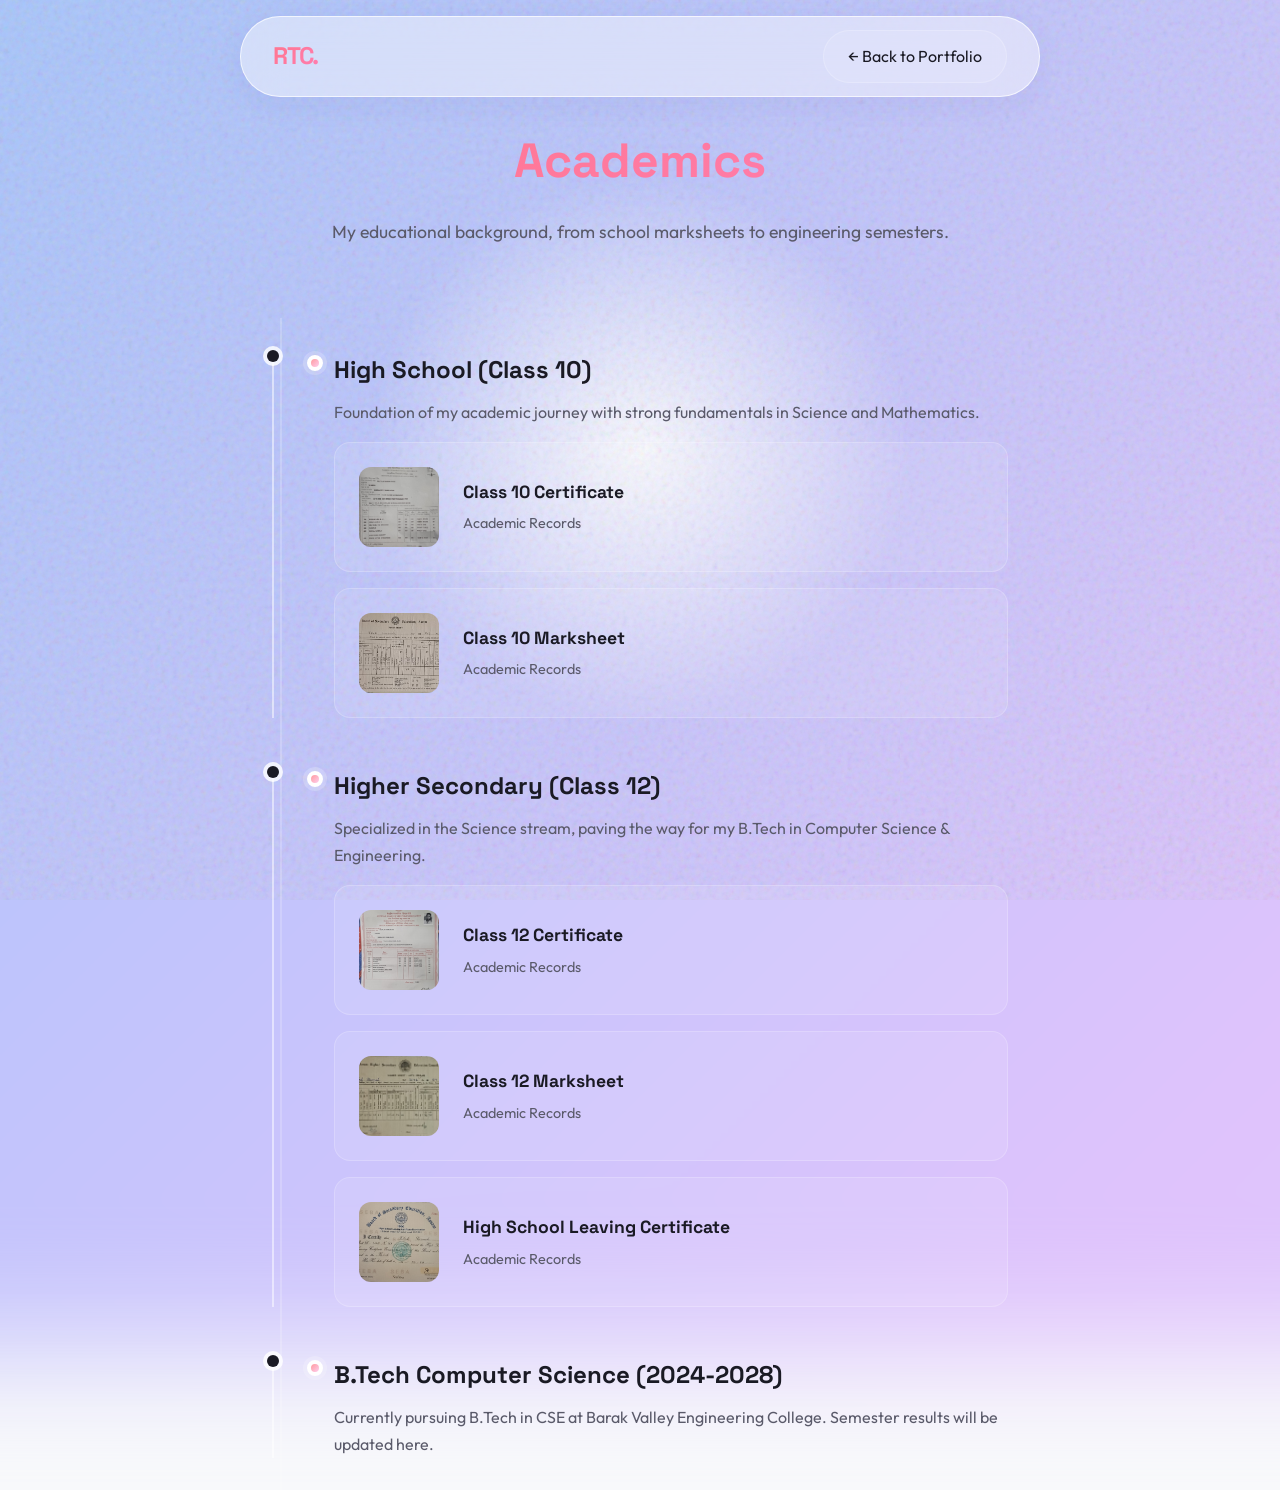
==== academics.html @ 8c3cfd93 "Phase 5: Sub-portfolios HTML generated successfully" ====
<!DOCTYPE html>
<html lang="en">
<head>
    <meta charset="UTF-8">
    <meta name="viewport" content="width=device-width, initial-scale=1.0">
    <title>Rajtilak Chamlagain | Academics</title>
    <link rel="icon" type="image/svg+xml" href="data:image/svg+xml,%3Csvg xmlns='http://www.w3.org/2000/svg' viewBox='0 0 64 64'%3E%3Cdefs%3E%3ClinearGradient id='g' x1='0%25' y1='0%25' x2='100%25' y2='100%25'%3E%3Cstop offset='0%25' stop-color='%23FF9A9E'/%3E%3Cstop offset='100%25' stop-color='%23FECFEF'/%3E%3C/linearGradient%3E%3C/defs%3E%3Crect width='64' height='64' rx='16' fill='url(%23g)'/%3E%3Ctext x='32' y='42' font-family='sans-serif' font-size='26' font-weight='bold' fill='%23ffffff' text-anchor='middle'%3ERTC%3C/text%3E%3C/svg%3E">
    <link rel="preconnect" href="https://fonts.googleapis.com">
    <link rel="preconnect" href="https://fonts.gstatic.com" crossorigin>
    <link href="https://fonts.googleapis.com/css2?family=Outfit:wght@300;400;500;600;700&family=Space+Grotesk:wght@500;600;700&display=swap" rel="stylesheet">
    <link rel="stylesheet" href="styles.css">
    <style>
        .page-hero { padding: 120px 2rem 40px; text-align: center; max-width: 800px; margin: 0 auto; }
        .page-hero h1 { font-size: 3rem; margin-bottom: 1rem; }
        .page-hero p { color: var(--text-muted); font-size: 1.1rem; line-height: 1.6; margin-bottom: 2rem; }
        .back-btn { display: inline-flex; align-items: center; gap: 0.5rem; text-decoration: none; color: var(--text-main); background: rgba(255,255,255,0.1); padding: 0.75rem 1.5rem; border-radius: 30px; border: 1px solid rgba(255,255,255,0.2); transition: all 0.3s ease; }
        .back-btn:hover { background: rgba(255,255,255,0.3); transform: translateX(-5px); }
        .timeline { max-width: 800px; margin: 0 auto; padding: 2rem; position: relative; }
        .timeline::before { content: ''; position: absolute; left: 40px; top: 0; bottom: 0; width: 2px; background: rgba(255,255,255,0.2); }
        .timeline-item { position: relative; padding-left: 60px; margin-bottom: 3rem; }
        .timeline-dot { position: absolute; left: 33px; top: 5px; width: 16px; height: 16px; border-radius: 50%; background: linear-gradient(135deg, #FF9A9E, #FECFEF); border: 4px solid #fff; box-shadow: 0 0 0 4px rgba(255,255,255,0.2); }
        .cert-card-large { display: flex; align-items: center; gap: 1.5rem; padding: 1.5rem; border-radius: 16px; margin-top: 1rem; cursor: pointer; transition: transform 0.3s, box-shadow 0.3s; background: rgba(255,255,255,0.1); border: 1px solid rgba(255,255,255,0.2); }
        .cert-card-large:hover { transform: translateY(-5px); box-shadow: 0 10px 30px rgba(0,0,0,0.1); background: rgba(255,255,255,0.2); }
        .cert-card-large img { width: 80px; height: 80px; object-fit: cover; border-radius: 12px; }
        .cert-card-large h4 { font-family: var(--font-heading); font-size: 1.1rem; margin-bottom: 0.25rem; }
        @media(max-width: 768px) { .timeline::before { left: 20px; } .timeline-item { padding-left: 40px; } .timeline-dot { left: 13px; } .cert-card-large { flex-direction: column; text-align: center; } }
    </style>
</head>
<body>
    <div class="aurora-bg"></div>
    <div class="mouse-glow"></div>
    <div class="noise-overlay"></div>

    <nav class="navbar glass">
        <div class="nav-container">
            <a href="index.html" class="logo gradient-text">RTC.</a>
            <a href="index.html" class="back-btn">← Back to Portfolio</a>
        </div>
    </nav>

    <main>
        <section class="page-hero">
            <h1 class="gradient-text">Academics</h1>
            <p>My educational background, from school marksheets to engineering semesters.</p>
        </section>

        <section class="timeline">
            
            <div class="timeline-item">
                <div class="timeline-dot"></div>
                <h3 style="font-family: var(--font-heading); font-size: 1.5rem;">High School (Class 10)</h3>
                <p style="color: var(--text-muted); margin-top: 0.5rem;">Foundation of my academic journey with strong fundamentals in Science and Mathematics.</p>
                
                <div class="cert-card-large" onclick="openCert('assets/certs/class_10_cert.jpg', 'Class 10 Certificate', 'High School')">
                    <img src="assets/certs/class_10_cert.jpg" alt="10th">
                    <div><h4>Class 10 Certificate</h4><p style="color: var(--text-muted); font-size: 0.9rem;">Academic Records</p></div>
                </div>
                <div class="cert-card-large" onclick="openCert('assets/certs/class_10_marksheet.jpg', 'Class 10 Marksheet', 'High School')">
                    <img src="assets/certs/class_10_marksheet.jpg" alt="10th">
                    <div><h4>Class 10 Marksheet</h4><p style="color: var(--text-muted); font-size: 0.9rem;">Academic Records</p></div>
                </div>
            </div>
            
            <div class="timeline-item">
                <div class="timeline-dot"></div>
                <h3 style="font-family: var(--font-heading); font-size: 1.5rem;">Higher Secondary (Class 12)</h3>
                <p style="color: var(--text-muted); margin-top: 0.5rem;">Specialized in the Science stream, paving the way for my B.Tech in Computer Science & Engineering.</p>
                
                <div class="cert-card-large" onclick="openCert('assets/certs/class_12_cert.jpg', 'Class 12 Certificate', 'Higher Secondary')">
                    <img src="assets/certs/class_12_cert.jpg" alt="12th">
                    <div><h4>Class 12 Certificate</h4><p style="color: var(--text-muted); font-size: 0.9rem;">Academic Records</p></div>
                </div>
                <div class="cert-card-large" onclick="openCert('assets/certs/class_12_marksheet.jpg', 'Class 12 Marksheet', 'Higher Secondary')">
                    <img src="assets/certs/class_12_marksheet.jpg" alt="12th">
                    <div><h4>Class 12 Marksheet</h4><p style="color: var(--text-muted); font-size: 0.9rem;">Academic Records</p></div>
                </div>
                <div class="cert-card-large" onclick="openCert('assets/certs/hslc_cert.jpg', 'High School Leaving Certificate', 'HSLC')">
                    <img src="assets/certs/hslc_cert.jpg" alt="12th">
                    <div><h4>High School Leaving Certificate</h4><p style="color: var(--text-muted); font-size: 0.9rem;">Academic Records</p></div>
                </div>
            </div>
            
            <div class="timeline-item">
                <div class="timeline-dot"></div>
                <h3 style="font-family: var(--font-heading); font-size: 1.5rem;">B.Tech Computer Science (2024-2028)</h3>
                <p style="color: var(--text-muted); margin-top: 0.5rem;">Currently pursuing B.Tech in CSE at Barak Valley Engineering College. Semester results will be updated here.</p>
            </div>
        
        </section>
    </main>

    <!-- Modal for viewing certificates -->
    <div id="premium-modal" class="modal-overlay">
        <div class="modal-container glass-panel">
            <button id="modal-close" class="modal-close-btn">&times;</button>
            <div id="modal-content" class="modal-content-area"></div>
        </div>
    </div>

    <script src="script.js"></script>
</body>
</html>
---- styles.css ----
:root {
    /* Ethereal Prism Aesthetic Variables */
    --text-main: #1a1a24;
    --text-muted: #5a5a6a;
    
    /* Glassmorphism */
    --glass-bg: rgba(255, 255, 255, 0.45);
    --glass-border: rgba(255, 255, 255, 0.7);
    --glass-shadow: 0 8px 32px 0 rgba(31, 38, 135, 0.05);
    
    /* Gradients */
    --accent-gradient: linear-gradient(135deg, #ff758c 0%, #ff7eb3 100%);
    --aurora-1: #ffecd2;
    --aurora-2: #fcb69f;
    --aurora-3: #a1c4fd;
    --aurora-4: #c2e9fb;
    --aurora-5: #e0c3fc;
    --aurora-6: #8ec5fc;
    
    --font-heading: 'Space Grotesk', sans-serif;
    --font-body: 'Outfit', sans-serif;
    
    /* Default Mouse Positions */
    --mouse-x: 50vw;
    --mouse-y: 50vh;
}

* {
    margin: 0;
    padding: 0;
    box-sizing: border-box;
}

html {
    scroll-behavior: smooth;
}

body {
    font-family: var(--font-body);
    color: var(--text-main);
    line-height: 1.7;
    overflow-x: hidden;
    background-color: #f8f9fb; /* Fallback */
}

/* =========================================
   THE AESTHETIC BACKGROUND (AURORA MESH)
========================================= */
.aurora-bg {
    position: fixed;
    top: -50%;
    left: -50%;
    width: 200%;
    height: 200%;
    z-index: -3;
    background: linear-gradient(-45deg, 
        var(--aurora-1), var(--aurora-2), 
        var(--aurora-3), var(--aurora-4), 
        var(--aurora-5), var(--aurora-6));
    background-size: 400% 400%;
    animation: auroraShift 20s ease-in-out infinite alternate;
    filter: blur(60px);
    will-change: transform, background-position;
    -webkit-transform: translateZ(0);
    transform: translateZ(0);
}

@keyframes auroraShift {
    0% { background-position: 0% 50%; transform: rotate(0deg); }
    50% { background-position: 100% 50%; transform: rotate(2deg); }
    100% { background-position: 0% 50%; transform: rotate(-2deg); }
}

.mouse-glow {
    position: fixed;
    top: 0; left: 0; width: 100vw; height: 100vh;
    pointer-events: none;
    z-index: -2;
    background: radial-gradient(
        circle at var(--mouse-x, 50%) var(--mouse-y, 50%), 
        rgba(255, 255, 255, 0.9) 0%, 
        transparent 35%
    );
    transition: opacity 0.3s;
}

.noise-overlay {
    position: fixed;
    top: 0; left: 0; width: 100%; height: 100%;
    pointer-events: none;
    z-index: -1;
    opacity: 0.2;
    background-image: url("data:image/svg+xml,%3Csvg viewBox='0 0 200 200' xmlns='http://www.w3.org/2000/svg'%3E%3Cfilter id='noiseFilter'%3E%3CfeTurbulence type='fractalNoise' baseFrequency='0.8' numOctaves='3' stitchTiles='stitch'/%3E%3C/filter%3E%3Crect width='100%25' height='100%25' filter='url(%23noiseFilter)'/%3E%3C/svg%3E");
}

/* =========================================
   TYPOGRAPHY & UTILITIES
========================================= */
h1, h2, h3, .logo, .hero-badge {
    font-family: var(--font-heading);
    font-weight: 700;
}

.gradient-text {
    background: var(--accent-gradient);
    -webkit-background-clip: text;
    -webkit-text-fill-color: transparent;
    background-clip: text;
    color: transparent;
}

/* Glass Panels Base */
.glass, .glass-panel {
    background: var(--glass-bg);
    backdrop-filter: blur(20px);
    -webkit-backdrop-filter: blur(20px);
    border: 1px solid var(--glass-border);
    box-shadow: var(--glass-shadow);
}

.container {
    max-width: 1000px;
    margin: 0 auto;
    padding: 0 2rem;
}

.section {
    padding-top: 100px;
    margin-bottom: 80px;
}

/* =========================================
   NAVIGATION
========================================= */
.navbar {
    position: fixed;
    top: 1rem;
    left: 50%;
    transform: translateX(-50%);
    width: 90%;
    max-width: 800px;
    border-radius: 40px;
    z-index: 100;
}

.nav-container {
    padding: 0.8rem 2rem;
    display: flex;
    justify-content: space-between;
    align-items: center;
}

.logo {
    font-size: 1.5rem;
    letter-spacing: -0.05em;
}

.nav-links {
    display: flex;
    list-style: none;
    gap: 2rem;
}

.nav-links a {
    color: var(--text-muted);
    font-weight: 600;
    font-size: 0.95rem;
    text-decoration: none;
    transition: color 0.3s;
}

.nav-links a:hover, .nav-links a.active {
    color: var(--text-main);
}

/* =========================================
   HERO SECTION
========================================= */
#hero {
    min-height: 90vh;
    display: flex;
    flex-direction: column;
    justify-content: center;
    padding-top: 60px;
}

.hero-content {
    padding: 4rem;
    border-radius: 32px;
    position: relative;
    overflow: hidden;
}

.hero-badge {
    display: inline-block;
    background: rgba(255,255,255,0.8);
    padding: 0.5rem 1rem;
    border-radius: 20px;
    font-size: 0.8rem;
    text-transform: uppercase;
    letter-spacing: 0.1em;
    margin-bottom: 2rem;
    border: 1px solid white;
}

.name {
    font-size: clamp(3rem, 6vw, 5rem);
    line-height: 1.1;
    letter-spacing: -0.04em;
    margin-bottom: 1rem;
}

.role {
    font-size: clamp(1.2rem, 3vw, 1.8rem);
    color: var(--text-muted);
    margin-bottom: 2rem;
    font-weight: 500;
}

.bio {
    font-size: 1.15rem;
    color: var(--text-muted);
    max-width: 700px;
    margin-bottom: 3rem;
}

.hero-links {
    display: flex;
    gap: 1.5rem;
    flex-wrap: wrap;
}

.glass-btn {
    display: flex;
    align-items: center;
    gap: 0.5rem;
    padding: 0.8rem 1.5rem;
    border-radius: 12px;
    font-weight: 600;
    text-decoration: none;
    color: var(--text-main);
    background: rgba(255, 255, 255, 0.5);
    border: 1px solid white;
    backdrop-filter: blur(10px);
    transition: all 0.3s cubic-bezier(0.16, 1, 0.3, 1);
}

.glass-btn:hover {
    background: white;
    transform: translateY(-3px);
    box-shadow: 0 10px 20px rgba(0,0,0,0.05);
}

.glass-btn.primary {
    background: var(--text-main);
    color: white;
    border-color: var(--text-main);
}

.glass-btn.primary:hover {
    box-shadow: 0 10px 25px rgba(26, 26, 36, 0.2);
}

/* =========================================
   PROJECTS
========================================= */
.section-header {
    margin-bottom: 3rem;
    display: flex;
    align-items: center;
    gap: 1.5rem;
}

.section-title {
    font-size: 2.5rem;
}

.section-line {
    height: 1px;
    background: var(--glass-border);
    flex-grow: 1;
}

.project-filters {
    display: flex;
    gap: 1rem;
    margin-bottom: 3rem;
    padding: 1rem;
    border-radius: 20px;
    flex-wrap: wrap;
}

.filter-btn {
    font-family: var(--font-heading);
    font-size: 0.9rem;
    font-weight: 600;
    padding: 0.6rem 1.5rem;
    border-radius: 12px;
    border: none;
    background: transparent;
    color: var(--text-muted);
    cursor: pointer;
    transition: all 0.3s;
}

.filter-btn:hover {
    color: var(--text-main);
    background: rgba(255,255,255,0.4);
}

.filter-btn.active {
    background: white;
    color: var(--text-main);
    box-shadow: 0 4px 15px rgba(0,0,0,0.05);
}

.project-grid {
    display: grid;
    grid-template-columns: repeat(auto-fill, minmax(320px, 1fr));
    gap: 2rem;
}

.project-card {
    padding: 2rem;
    border-radius: 24px;
    transition: all 0.4s cubic-bezier(0.16, 1, 0.3, 1);
    display: flex;
    flex-direction: column;
}

.project-card:hover {
    transform: translateY(-8px);
    background: rgba(255, 255, 255, 0.65);
    box-shadow: 0 20px 40px rgba(31, 38, 135, 0.1);
}

.project-card.filter-hidden {
    display: none;
}

.project-top {
    display: flex;
    justify-content: space-between;
    align-items: center;
    margin-bottom: 1.5rem;
}

.project-category {
    font-size: 0.8rem;
    font-weight: 700;
    text-transform: uppercase;
    letter-spacing: 0.1em;
    color: var(--text-main);
    background: rgba(255,255,255,0.7);
    padding: 0.3rem 0.8rem;
    border-radius: 20px;
}

.project-links {
    display: flex;
    gap: 0.8rem;
}

.project-links a {
    color: var(--text-main);
    opacity: 0.6;
    transition: opacity 0.3s;
}

.project-links a:hover {
    opacity: 1;
}

.project-card h3 {
    font-size: 1.4rem;
    margin-bottom: 1rem;
}

.project-card p {
    color: var(--text-muted);
    font-size: 1rem;
    margin-bottom: 2rem;
    flex-grow: 1;
}

.project-tech-list {
    display: flex;
    flex-wrap: wrap;
    gap: 0.6rem;
}

.project-tech-list span {
    font-size: 0.75rem;
    font-weight: 600;
    background: white;
    padding: 0.4rem 0.8rem;
    border-radius: 8px;
    color: var(--text-muted);
}

/* =========================================
   SKILLS & EXPERIENCE
========================================= */
.skills-grid {
    display: grid;
    grid-template-columns: repeat(auto-fit, minmax(280px, 1fr));
    gap: 2rem;
}

.skill-group {
    padding: 2rem;
    border-radius: 24px;
}

.skill-group h3 {
    margin-bottom: 1.5rem;
    font-size: 1.3rem;
}

.skill-tags {
    display: flex;
    flex-wrap: wrap;
    gap: 0.8rem;
}

.skill-tags span {
    background: white;
    padding: 0.5rem 1rem;
    border-radius: 12px;
    font-weight: 500;
    font-size: 0.9rem;
    box-shadow: 0 4px 10px rgba(0,0,0,0.02);
}

.timeline {
    padding: 3rem;
    border-radius: 32px;
}

.timeline-item {
    position: relative;
    padding-left: 2rem;
    margin-bottom: 3rem;
    border-left: 2px solid rgba(255,255,255,0.5);
}

.timeline-item:last-child {
    margin-bottom: 0;
}

.timeline-item::before {
    content: '';
    position: absolute;
    left: -7px;
    top: 0;
    width: 12px;
    height: 12px;
    background: var(--text-main);
    border-radius: 50%;
    box-shadow: 0 0 0 4px rgba(255,255,255,0.8);
}

.timeline-date {
    font-family: var(--font-heading);
    font-weight: 600;
    color: var(--text-muted);
    margin-bottom: 0.5rem;
}

.timeline-content h3 {
    font-size: 1.3rem;
    margin-bottom: 0.8rem;
}

.timeline-content p {
    color: var(--text-muted);
}

.clean-list {
    list-style: none;
    margin-top: 1rem;
}

.clean-list li {
    position: relative;
    padding-left: 1.5rem;
    margin-bottom: 0.8rem;
    color: var(--text-muted);
}

.clean-list li::before {
    content: '→';
    position: absolute;
    left: 0;
    color: var(--text-main);
    font-weight: bold;
}

/* =========================================
   FOOTER & ANIMATIONS
========================================= */
.footer {
    text-align: center;
    padding: 3rem 0;
    margin-top: 5rem;
}

.footer .muted {
    color: var(--text-muted);
    font-size: 0.9rem;
    margin-top: 0.5rem;
}

.fade-in {
    opacity: 0;
    transform: translateY(30px);
    transition: opacity 0.8s cubic-bezier(0.16, 1, 0.3, 1), transform 0.8s cubic-bezier(0.16, 1, 0.3, 1);
}

.fade-in.visible {
    opacity: 1;
    transform: translateY(0);
}

/* =========================================
   HAMBURGER BUTTON
========================================= */
.hamburger-btn {
    background: rgba(255,255,255,0.35);
    border: 1px solid rgba(255,255,255,0.55);
    color: var(--text-main);
    width: 42px; height: 42px;
    border-radius: 12px;
    display: flex;
    justify-content: center;
    align-items: center;
    cursor: pointer;
    transition: all 0.3s ease;
    flex-shrink: 0;
}
.hamburger-btn:hover {
    background: rgba(255,255,255,0.7);
    transform: scale(1.05);
}

/* =========================================
   ACHIEVEMENTS DRAWER
========================================= */
.drawer-overlay {
    position: fixed;
    inset: 0;
    background: rgba(0,0,0,0.35);
    backdrop-filter: blur(6px);
    -webkit-backdrop-filter: blur(6px);
    z-index: 900;
    opacity: 0;
    visibility: hidden;
    transition: opacity 0.35s ease, visibility 0.35s;
}
.drawer-overlay.active {
    opacity: 1;
    visibility: visible;
}
.achievements-drawer {
    position: fixed;
    top: 0; right: 0;
    height: 100vh;
    width: min(400px, 92vw);
    z-index: 950;
    overflow-y: auto;
    scrollbar-width: none;
    padding: 2rem 1.5rem;
    transform: translateX(110%);
    transition: transform 0.4s cubic-bezier(0.16,1,0.3,1);
    border-radius: 24px 0 0 24px;
}
.achievements-drawer::-webkit-scrollbar { display: none; }
.achievements-drawer.open { transform: translateX(0); }

.drawer-header {
    margin-bottom: 2rem;
    padding-right: 2rem;
    position: relative;
}
.drawer-header h2 { font-size: 2rem; margin-bottom: 0.25rem; font-family: var(--font-heading); }
.drawer-subtitle { color: var(--text-muted); font-size: 0.88rem; }
.drawer-close-btn {
    position: absolute;
    top: 0; right: 0;
    background: rgba(255,255,255,0.3);
    border: 1px solid rgba(255,255,255,0.5);
    color: var(--text-main);
    width: 36px; height: 36px;
    border-radius: 50%;
    display: flex; align-items: center; justify-content: center;
    cursor: pointer;
    transition: all 0.3s ease;
}
.drawer-close-btn:hover { background: rgba(255,255,255,0.9); transform: rotate(90deg); }

.drawer-section-title {
    font-size: 0.8rem;
    font-weight: 700;
    letter-spacing: 0.12em;
    text-transform: uppercase;
    color: var(--text-muted);
    margin: 1.5rem 0 0.75rem;
    padding-bottom: 0.5rem;
    border-bottom: 1px solid rgba(0,0,0,0.08);
}

.cert-grid { display: flex; flex-direction: column; gap: 0.75rem; }

.cert-card {
    display: flex;
    align-items: center;
    gap: 1rem;
    padding: 0.9rem 1rem;
    border-radius: 14px;
    cursor: pointer;
    transition: all 0.25s ease;
}
.cert-card:hover { transform: translateX(4px); box-shadow: 0 4px 20px rgba(0,0,0,0.08); }
.cert-icon { font-size: 1.6rem; flex-shrink: 0; }
.cert-info h4 { font-size: 0.88rem; font-weight: 600; margin-bottom: 0.15rem; line-height: 1.3; }
.cert-info p { font-size: 0.78rem; color: var(--text-muted); }

/* Drawer Navigation Cards (Phase 5) */
.drawer-nav-grid {
    display: flex;
    flex-direction: column;
    gap: 1rem;
    margin-top: 1rem;
}
.drawer-nav-card {
    display: flex;
    align-items: center;
    padding: 1.25rem;
    border-radius: 16px;
    text-decoration: none;
    color: var(--text-main);
    transition: all 0.3s ease;
}
.drawer-nav-card:hover {
    transform: translateX(8px);
    background: rgba(255, 255, 255, 0.15);
    box-shadow: 0 8px 32px rgba(0,0,0,0.1);
}
.nav-icon {
    font-size: 2rem;
    margin-right: 1.25rem;
    background: rgba(255,255,255,0.2);
    width: 50px; height: 50px;
    display: flex; align-items: center; justify-content: center;
    border-radius: 12px;
}
.nav-info { flex: 1; }
.nav-info h3 { font-family: var(--font-heading); font-size: 1.1rem; margin-bottom: 0.2rem; }
.nav-info p { font-size: 0.8rem; color: var(--text-muted); }
.nav-arrow { font-size: 1.2rem; color: var(--text-muted); transition: transform 0.3s; }
.drawer-nav-card:hover .nav-arrow { transform: translateX(4px); color: var(--text-main); }

/* =========================================
   MODAL ARCHITECTURE
========================================= */
.modal-overlay {
    position: fixed;
    top: 0; left: 0;
    width: 100vw; height: 100vh;
    background: rgba(0, 0, 0, 0.4);
    backdrop-filter: blur(12px);
    -webkit-backdrop-filter: blur(12px);
    z-index: 1000;
    display: flex;
    justify-content: center;
    align-items: center;
    opacity: 0;
    visibility: hidden;
    transition: opacity 0.4s cubic-bezier(0.16, 1, 0.3, 1), visibility 0.4s;
}

.modal-overlay.active {
    opacity: 1;
    visibility: visible;
}

.modal-container {
    width: 90%;
    max-width: 800px;
    max-height: 90vh;
    overflow-y: auto;
    padding: 3rem;
    position: relative;
    transform: translateY(30px) scale(0.95);
    transition: transform 0.4s cubic-bezier(0.16, 1, 0.3, 1);
    scrollbar-width: none; /* Hide scrollbar for a cleaner look */
}

.modal-container::-webkit-scrollbar { display: none; }

.modal-overlay.active .modal-container {
    transform: translateY(0) scale(1);
}

.modal-close {
    position: absolute;
    top: 1.5rem;
    right: 1.5rem;
    background: rgba(255, 255, 255, 0.3);
    border: 1px solid rgba(255, 255, 255, 0.5);
    color: var(--text-main);
    width: 40px; height: 40px;
    border-radius: 50%;
    display: flex;
    justify-content: center;
    align-items: center;
    cursor: pointer;
    transition: all 0.3s cubic-bezier(0.16, 1, 0.3, 1);
    z-index: 10;
}

.modal-close:hover {
    background: rgba(255, 255, 255, 0.9);
    transform: rotate(90deg);
}

.modal-content {
    color: var(--text-main);
}

/* Prevent body scrolling when modal is open */
body.modal-open {
    overflow: hidden;
}

/* Responsive Mobile Overhaul - "App-Like" Experience */
@media (hover: none) and (pointer: coarse) {
    /* Dim the mouse glow on mobile touch devices where it just sits awkwardly */
    .mouse-glow {
        opacity: 0.3;
    }
}

@media (max-width: 768px) {
    /* Core Layout Adjustments */
    .container { padding: 0 1rem; }
    .section { padding-top: 60px; margin-bottom: 60px; }
    
    /* Floating Bottom Nav (Premium App Feel) */
    .navbar {
        top: auto;
        bottom: 1.5rem;
        width: 92%;
        max-width: 400px;
        padding: 0.5rem;
        border-radius: 30px;
        box-shadow: 0 10px 40px rgba(0,0,0,0.1);
    }
    .nav-container { padding: 0; justify-content: center; }
    .logo { display: none; /* Hide text logo on mobile nav to save space */ }
    .nav-links {
        display: flex;
        width: 100%;
        justify-content: space-around;
        gap: 0;
        margin: 0;
    }
    .nav-links a {
        font-size: 0.85rem;
        padding: 0.6rem 1rem;
        border-radius: 20px;
    }
    .nav-links a.active {
        background: rgba(255,255,255,0.6);
        color: var(--text-main);
    }

    /* Hero Section */
    #hero {
        min-height: 85vh;
        padding-top: 2rem;
        padding-bottom: 5rem; /* Space for bottom nav */
    }
    .hero-content {
        padding: 2.5rem 1.5rem;
        border-radius: 24px;
        text-align: left;
    }
    .name { font-size: 3rem; line-height: 1.1; margin-bottom: 0.5rem; }
    .role { font-size: 1.25rem; margin-bottom: 1.5rem; }
    .bio { font-size: 1rem; margin-bottom: 2rem; }
    
    /* Mobile Hero Buttons: Grid Layout */
    .hero-links {
        display: grid;
        grid-template-columns: 1fr 1fr;
        gap: 0.8rem;
    }
    .hero-links a {
        justify-content: center;
        padding: 0.8rem;
        font-size: 0.9rem;
    }
    .hero-links a:last-child {
        grid-column: span 2; /* Make the 3rd button full width */
    }

    /* Section Headers */
    .section-title { font-size: 2rem; }
    
    /* Filter Buttons (Horizontally Scrollable) */
    .project-filters {
        flex-wrap: nowrap;
        overflow-x: auto;
        -webkit-overflow-scrolling: touch;
        scrollbar-width: none; /* Firefox */
        padding: 0.5rem;
        margin-bottom: 2rem;
        gap: 0.5rem;
    }
    .project-filters::-webkit-scrollbar { display: none; /* Safari/Chrome */ }
    .filter-btn {
        white-space: nowrap;
        font-size: 0.85rem;
        padding: 0.5rem 1.2rem;
        flex-shrink: 0;
    }

    /* Project Cards */
    .project-grid { gap: 1.5rem; }
    .project-card { padding: 1.5rem; border-radius: 20px; }
    .project-card h3 { font-size: 1.3rem; }
    .project-card p { font-size: 0.95rem; margin-bottom: 1.5rem; }

    /* Skills Grid */
    .skills-grid { gap: 1.5rem; }
    .skill-group { padding: 1.5rem; border-radius: 20px; }
    .skill-group h3 { font-size: 1.2rem; }
    .skill-tags span { font-size: 0.85rem; padding: 0.4rem 0.8rem; }

    /* Timeline / Experience */
    .timeline { padding: 2rem 1.5rem; border-radius: 24px; }
    .timeline-item { padding-left: 1.5rem; margin-bottom: 2.5rem; }
    .timeline-item::before { left: -7px; width: 10px; height: 10px; }
    .timeline-content h3 { font-size: 1.15rem; }
    .clean-list li { font-size: 0.95rem; }

    /* Modal Mobile Adjustments */
    .modal-container {
        padding: 2.5rem 1.5rem 1.5rem;
        max-height: 85vh;
        border-radius: 24px;
        width: 95%;
    }
    .modal-close { top: 1rem; right: 1rem; width: 35px; height: 35px; }

    /* Footer */
    .footer { padding-bottom: 6rem; /* Extra padding so bottom nav doesn't overlap text */ margin-top: 3rem; }
}
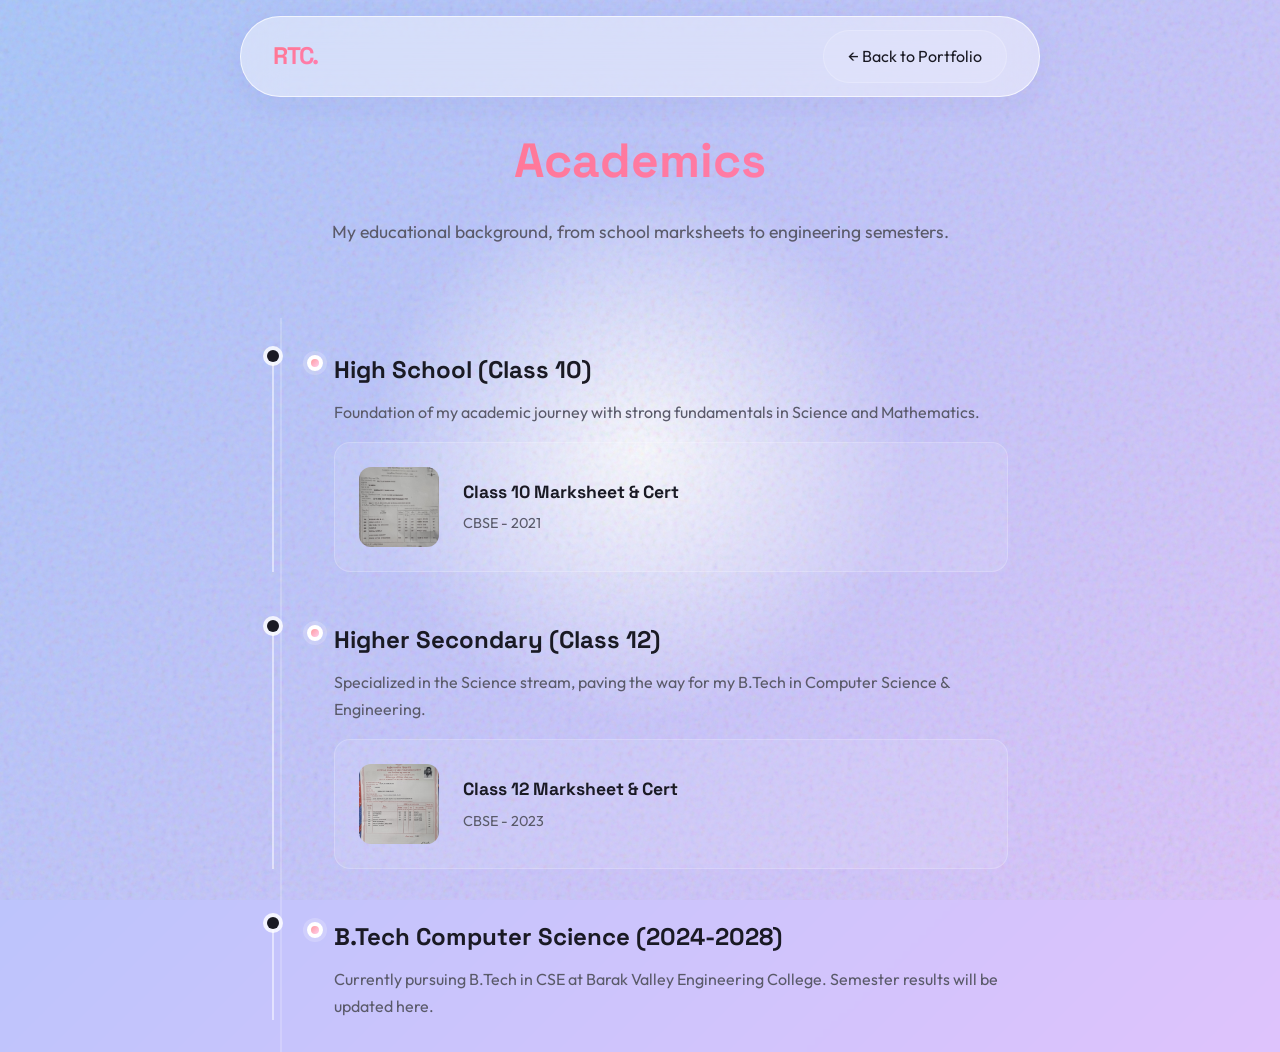
==== commit 753718ee: "Fix academics timeline: remove father's marksheets, display combined CBSE certificates correctly" ====
--- a/academics.html
+++ b/academics.html
@@ -51,13 +51,9 @@
                 <h3 style="font-family: var(--font-heading); font-size: 1.5rem;">High School (Class 10)</h3>
                 <p style="color: var(--text-muted); margin-top: 0.5rem;">Foundation of my academic journey with strong fundamentals in Science and Mathematics.</p>
                 
-                <div class="cert-card-large" onclick="openCert('assets/certs/class_10_cert.jpg', 'Class 10 Certificate', 'High School')">
+                <div class="cert-card-large" onclick="openCert('assets/certs/class_10_cert.jpg', 'Class 10 Marksheet & Certificate', 'CBSE Class 10th Academic Records')">
                     <img src="assets/certs/class_10_cert.jpg" alt="10th">
-                    <div><h4>Class 10 Certificate</h4><p style="color: var(--text-muted); font-size: 0.9rem;">Academic Records</p></div>
-                </div>
-                <div class="cert-card-large" onclick="openCert('assets/certs/class_10_marksheet.jpg', 'Class 10 Marksheet', 'High School')">
-                    <img src="assets/certs/class_10_marksheet.jpg" alt="10th">
-                    <div><h4>Class 10 Marksheet</h4><p style="color: var(--text-muted); font-size: 0.9rem;">Academic Records</p></div>
+                    <div><h4>Class 10 Marksheet & Cert</h4><p style="color: var(--text-muted); font-size: 0.9rem;">CBSE - 2021</p></div>
                 </div>
             </div>
             
@@ -66,17 +62,9 @@
                 <h3 style="font-family: var(--font-heading); font-size: 1.5rem;">Higher Secondary (Class 12)</h3>
                 <p style="color: var(--text-muted); margin-top: 0.5rem;">Specialized in the Science stream, paving the way for my B.Tech in Computer Science & Engineering.</p>
                 
-                <div class="cert-card-large" onclick="openCert('assets/certs/class_12_cert.jpg', 'Class 12 Certificate', 'Higher Secondary')">
+                <div class="cert-card-large" onclick="openCert('assets/certs/class_12_cert.jpg', 'Class 12 Marksheet & Certificate', 'CBSE Class 12th Academic Records')">
                     <img src="assets/certs/class_12_cert.jpg" alt="12th">
-                    <div><h4>Class 12 Certificate</h4><p style="color: var(--text-muted); font-size: 0.9rem;">Academic Records</p></div>
-                </div>
-                <div class="cert-card-large" onclick="openCert('assets/certs/class_12_marksheet.jpg', 'Class 12 Marksheet', 'Higher Secondary')">
-                    <img src="assets/certs/class_12_marksheet.jpg" alt="12th">
-                    <div><h4>Class 12 Marksheet</h4><p style="color: var(--text-muted); font-size: 0.9rem;">Academic Records</p></div>
-                </div>
-                <div class="cert-card-large" onclick="openCert('assets/certs/hslc_cert.jpg', 'High School Leaving Certificate', 'HSLC')">
-                    <img src="assets/certs/hslc_cert.jpg" alt="12th">
-                    <div><h4>High School Leaving Certificate</h4><p style="color: var(--text-muted); font-size: 0.9rem;">Academic Records</p></div>
+                    <div><h4>Class 12 Marksheet & Cert</h4><p style="color: var(--text-muted); font-size: 0.9rem;">CBSE - 2023</p></div>
                 </div>
             </div>
             
--- a/styles.css
+++ b/styles.css
@@ -742,118 +742,121 @@
 }
 
 @media (max-width: 768px) {
-    /* Core Layout Adjustments */
-    .container { padding: 0 1rem; }
-    .section { padding-top: 60px; margin-bottom: 60px; }
+    /* 📱 CORE APP-LIKE LAYOUT */
+    body { overscroll-behavior-y: none; } /* Prevents pull-to-refresh bounce */
+    .container { padding: 0 1.2rem; }
+    .section { padding-top: 80px; margin-bottom: 80px; }
     
-    /* Floating Bottom Nav (Premium App Feel) */
+    /* 📱 FLOATING BOTTOM NAV (iOS Style) */
     .navbar {
-        top: auto;
-        bottom: 1.5rem;
-        width: 92%;
-        max-width: 400px;
-        padding: 0.5rem;
+        top: auto; bottom: 1.5rem;
+        width: 90%; max-width: 360px;
+        padding: 0.6rem;
         border-radius: 30px;
-        box-shadow: 0 10px 40px rgba(0,0,0,0.1);
+        box-shadow: 0 20px 40px rgba(0,0,0,0.15), inset 0 0 0 1px rgba(255,255,255,0.2);
+        background: rgba(255, 255, 255, 0.2);
+        backdrop-filter: blur(20px);
+        -webkit-backdrop-filter: blur(20px);
     }
     .nav-container { padding: 0; justify-content: center; }
-    .logo { display: none; /* Hide text logo on mobile nav to save space */ }
+    .logo { display: none; }
     .nav-links {
-        display: flex;
-        width: 100%;
-        justify-content: space-around;
-        gap: 0;
-        margin: 0;
+        display: flex; width: 100%;
+        justify-content: space-between;
+        gap: 0; margin: 0;
     }
     .nav-links a {
-        font-size: 0.85rem;
-        padding: 0.6rem 1rem;
-        border-radius: 20px;
+        flex: 1; text-align: center;
+        font-size: 0.85rem; font-weight: 600;
+        padding: 0.7rem 0.2rem;
+        border-radius: 24px;
     }
     .nav-links a.active {
-        background: rgba(255,255,255,0.6);
-        color: var(--text-main);
-    }
-
-    /* Hero Section */
+        background: #fff; color: #ff758c;
+        box-shadow: 0 4px 15px rgba(255,117,140,0.3);
+    }
+    .hamburger-btn { margin-left: 0.5rem; }
+
+    /* 📱 HERO SECTION - CENTERED & BOLD */
     #hero {
-        min-height: 85vh;
-        padding-top: 2rem;
-        padding-bottom: 5rem; /* Space for bottom nav */
+        min-height: 90vh;
+        padding-top: 3rem; padding-bottom: 6rem;
+        display: flex; align-items: center; justify-content: center;
     }
     .hero-content {
         padding: 2.5rem 1.5rem;
-        border-radius: 24px;
-        text-align: left;
-    }
-    .name { font-size: 3rem; line-height: 1.1; margin-bottom: 0.5rem; }
-    .role { font-size: 1.25rem; margin-bottom: 1.5rem; }
-    .bio { font-size: 1rem; margin-bottom: 2rem; }
+        border-radius: 30px;
+        text-align: center;
+        background: linear-gradient(145deg, rgba(255,255,255,0.3) 0%, rgba(255,255,255,0.05) 100%);
+    }
+    .name { font-size: 3.2rem; line-height: 1.1; margin-bottom: 0.5rem; letter-spacing: -1px; }
+    .role { font-size: 1.1rem; margin-bottom: 1.5rem; font-weight: 500; }
+    .bio { font-size: 1rem; margin-bottom: 2.5rem; }
     
-    /* Mobile Hero Buttons: Grid Layout */
     .hero-links {
         display: grid;
         grid-template-columns: 1fr 1fr;
         gap: 0.8rem;
     }
-    .hero-links a {
-        justify-content: center;
-        padding: 0.8rem;
-        font-size: 0.9rem;
-    }
-    .hero-links a:last-child {
-        grid-column: span 2; /* Make the 3rd button full width */
-    }
-
-    /* Section Headers */
-    .section-title { font-size: 2rem; }
+    .hero-links a { justify-content: center; padding: 0.8rem; font-size: 0.9rem; border-radius: 16px; }
+    .hero-links a:last-child { grid-column: span 2; }
+
+    /* 📱 PROJECT CAROUSEL (Horizontal Swipe) */
+    .project-filters {
+        flex-wrap: nowrap; overflow-x: auto;
+        -webkit-overflow-scrolling: touch; scrollbar-width: none;
+        padding: 0.5rem 0; margin-bottom: 1.5rem; gap: 0.5rem;
+    }
+    .project-filters::-webkit-scrollbar { display: none; }
+    .filter-btn { white-space: nowrap; font-size: 0.85rem; padding: 0.6rem 1.2rem; flex-shrink: 0; }
     
-    /* Filter Buttons (Horizontally Scrollable) */
-    .project-filters {
-        flex-wrap: nowrap;
-        overflow-x: auto;
-        -webkit-overflow-scrolling: touch;
-        scrollbar-width: none; /* Firefox */
-        padding: 0.5rem;
-        margin-bottom: 2rem;
-        gap: 0.5rem;
-    }
-    .project-filters::-webkit-scrollbar { display: none; /* Safari/Chrome */ }
-    .filter-btn {
-        white-space: nowrap;
-        font-size: 0.85rem;
-        padding: 0.5rem 1.2rem;
-        flex-shrink: 0;
-    }
-
-    /* Project Cards */
-    .project-grid { gap: 1.5rem; }
-    .project-card { padding: 1.5rem; border-radius: 20px; }
-    .project-card h3 { font-size: 1.3rem; }
-    .project-card p { font-size: 0.95rem; margin-bottom: 1.5rem; }
-
-    /* Skills Grid */
-    .skills-grid { gap: 1.5rem; }
-    .skill-group { padding: 1.5rem; border-radius: 20px; }
-    .skill-group h3 { font-size: 1.2rem; }
-    .skill-tags span { font-size: 0.85rem; padding: 0.4rem 0.8rem; }
-
-    /* Timeline / Experience */
-    .timeline { padding: 2rem 1.5rem; border-radius: 24px; }
+    .project-grid {
+        display: flex; flex-direction: row;
+        overflow-x: auto; scroll-snap-type: x mandatory;
+        padding-bottom: 2rem; gap: 1rem;
+        margin: 0 -1.2rem; padding-left: 1.2rem; padding-right: 1.2rem;
+        scrollbar-width: none;
+    }
+    .project-grid::-webkit-scrollbar { display: none; }
+    .project-card {
+        flex: 0 0 85%; scroll-snap-align: center;
+        padding: 1.8rem; border-radius: 24px;
+        box-shadow: 0 10px 30px rgba(0,0,0,0.05);
+    }
+    .project-card h3 { font-size: 1.4rem; }
+
+    /* 📱 BOTTOM SHEET DRAWER (iOS Style) */
+    .achievements-drawer {
+        width: 100%; height: 85vh;
+        top: auto; bottom: 0; right: 0;
+        transform: translateY(100%);
+        border-radius: 30px 30px 0 0;
+        padding: 2rem 1.5rem 6rem;
+    }
+    .achievements-drawer.open { transform: translateY(0); }
+    .drawer-header { margin-bottom: 1.5rem; }
+    .drawer-nav-card { padding: 1rem; border-radius: 20px; }
+    .nav-icon { width: 45px; height: 45px; font-size: 1.5rem; margin-right: 1rem; }
+
+    /* 📱 BOTTOM SHEET MODAL (iOS Style) */
+    .modal-overlay { align-items: flex-end; }
+    .modal-container {
+        width: 100%; max-height: 85vh;
+        padding: 2.5rem 1.5rem 5rem;
+        border-radius: 30px 30px 0 0;
+        transform: translateY(100%) scale(1);
+        position: relative; margin: 0;
+    }
+    .modal-overlay.active .modal-container { transform: translateY(0) scale(1); }
+    .modal-close { top: 1rem; right: 1rem; width: 36px; height: 36px; background: #fff; color: #000; box-shadow: 0 4px 12px rgba(0,0,0,0.1); }
+
+    /* 📱 SKILLS & TIMELINE */
+    .skills-grid { gap: 1rem; }
+    .skill-group { padding: 1.5rem; border-radius: 24px; }
+    .timeline { padding: 2rem 1.2rem; border-radius: 24px; }
     .timeline-item { padding-left: 1.5rem; margin-bottom: 2.5rem; }
-    .timeline-item::before { left: -7px; width: 10px; height: 10px; }
-    .timeline-content h3 { font-size: 1.15rem; }
-    .clean-list li { font-size: 0.95rem; }
-
-    /* Modal Mobile Adjustments */
-    .modal-container {
-        padding: 2.5rem 1.5rem 1.5rem;
-        max-height: 85vh;
-        border-radius: 24px;
-        width: 95%;
-    }
-    .modal-close { top: 1rem; right: 1rem; width: 35px; height: 35px; }
+    .timeline-item::before { left: -7px; }
 
     /* Footer */
-    .footer { padding-bottom: 6rem; /* Extra padding so bottom nav doesn't overlap text */ margin-top: 3rem; }
-}
+    .footer { padding-bottom: 6rem; margin-top: 3rem; }
+}
